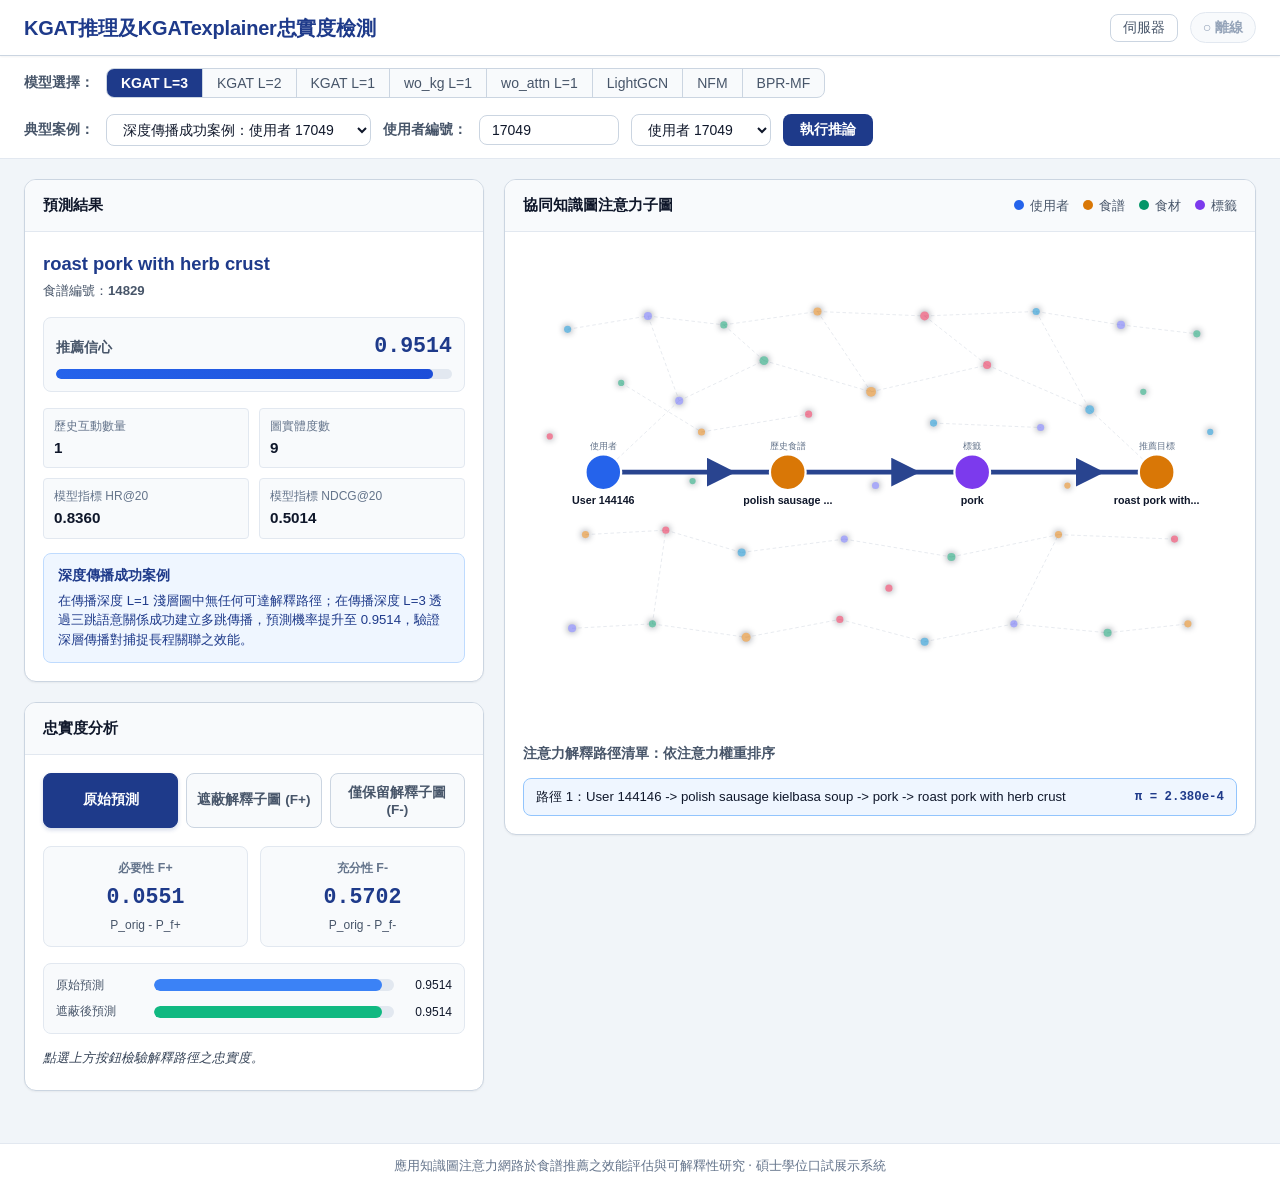
==== demo/web/index.html @ 2eb5c0b9 "refactor(demo): 獨立口試展示系統至 demo 目錄並建立 ADR 與說明文件" ====
<!DOCTYPE html>
<html lang="zh-Hant">
<head>
  <meta charset="UTF-8">
  <meta name="viewport" content="width=device-width, initial-scale=1.0">
  <title>KGAT推理及KGATexplainer忠實度檢測</title>
  <link rel="stylesheet" href="style.css">
</head>
<body>
  <!-- 頂部導航與連線狀態列 -->
  <header class="header-bar">
    <div class="header-inner">
      <div class="title-group">
        <h1>KGAT推理及KGATexplainer忠實度檢測</h1>
      </div>
      <div class="control-section">
        <div id="taskStatusPill" class="task-status-pill" style="display: none;" title="點擊檢視運算進度">
          <span class="pill-spinner" id="pillSpinner"></span>
          <span id="taskStatusPillText">● 推論中：使用者 17049</span>
        </div>
        <button id="serverConfigBtn" class="btn-group-item" style="border: 1px solid var(--border-color); border-radius: var(--radius-md); padding: 4px 12px; background: #fff;" title="伺服器連線配置">伺服器</button>
        <div id="connectionStatus" class="status-badge offline" title="點擊開啟伺服器設定">○ 離線</div>
      </div>
    </div>
  </header>

  <!-- 頂部控制列 -->
  <section class="control-bar">
    <div class="control-inner">
      <!-- 模型切換 -->
      <div class="control-section">
        <span class="control-label">模型選擇：</span>
        <div class="btn-group" id="depthButtonGroup">
          <button class="btn-group-item active" data-depth="3">KGAT L=3</button>
          <button class="btn-group-item" data-depth="2">KGAT L=2</button>
          <button class="btn-group-item" data-depth="1">KGAT L=1</button>
          <button class="btn-group-item" data-depth="wo_kg">wo_kg L=1</button>
          <button class="btn-group-item" data-depth="wo_attn">wo_attn L=1</button>
          <button class="btn-group-item" data-depth="lightgcn">LightGCN</button>
          <button class="btn-group-item" data-depth="nfm">NFM</button>
          <button class="btn-group-item" data-depth="bprmf">BPR-MF</button>
        </div>
      </div>

      <!-- 典型案例與使用者選取 -->
      <div class="control-section">
        <label for="caseSelect" class="control-label">典型案例：</label>
        <select id="caseSelect" class="select-input" style="min-width: 210px;">
          <option value="">自訂使用者編號</option>
          <option value="deep_propagation" selected>深度傳播成功案例：使用者 17049</option>
          <option value="high_necessity">高必要性案例：使用者 101612</option>
          <option value="high_sufficiency">高充分性案例：使用者 154656</option>
          <option value="shallow_noise">淺層雜訊干擾案例：使用者 173712</option>
          <option value="isolated_node">孤立節點案例：使用者 31742</option>
        </select>

        <label for="userIdInput" class="control-label">使用者編號：</label>
        <input type="number" id="userIdInput" class="text-input" value="17049" min="0" max="226569" placeholder="範圍 0 ~ 226569" style="width: 140px;">
        <select id="userSelect" class="select-input" style="width: 140px;">
          <option value="17049">使用者 17049</option>
        </select>

        <button id="runInferenceBtn" class="btn-primary">執行推論</button>
      </div>
    </div>
  </section>

  <!-- 主版面 -->
  <main class="main-container">
    <!-- 左側欄位：預測機率與忠實度分析 -->
    <div class="panel-column">
      <!-- 預測結果卡片 -->
      <section class="card">
        <div class="card-header">
          <h2 class="card-title">預測結果</h2>
        </div>
        <div class="card-body">
          <div class="recipe-title" id="recipeName">載入中...</div>
          <div class="recipe-sub">
            <span>食譜編號：<strong id="recipeId">-</strong></span>
          </div>

          <!-- 推薦信心量表 (雙層疊加水位條) -->
          <div class="prob-meter-box">
            <div class="prob-meter-header">
              <span class="prob-label">推薦信心</span>
              <span class="prob-value" id="origProbVal">0.0000</span>
            </div>
            <div class="progress-bar-bg dual-layer-meter">
              <div class="progress-bar-fill meter-base" id="origProbBaseFill" style="width: 0%;"></div>
              <div class="progress-bar-fill meter-dynamic" id="origProbFill" style="width: 0%;"></div>
            </div>
          </div>

          <!-- 統計與模型指標 -->
          <div class="meta-grid">
            <div class="meta-item">
              <div class="meta-item-label">歷史互動數量</div>
              <div class="meta-item-value" id="userInteractionsVal">0</div>
            </div>
            <div class="meta-item">
              <div class="meta-item-label">圖實體度數</div>
              <div class="meta-item-value" id="itemDegreeVal">0</div>
            </div>
            <div class="meta-item">
              <div class="meta-item-label">模型指標 HR@20</div>
              <div class="meta-item-value" id="modelHrVal">0.8360</div>
            </div>
            <div class="meta-item">
              <div class="meta-item-label">模型指標 NDCG@20</div>
              <div class="meta-item-value" id="modelNdcgVal">0.5014</div>
            </div>
          </div>

          <!-- 案例分析說明 -->
          <div class="case-insight-box" id="caseInsightBox">
            <div class="case-insight-title" id="caseInsightTitle">案例分析</div>
            <div class="case-insight-desc" id="caseInsightDesc">
              載入案例說明中...
            </div>
          </div>
        </div>
      </section>

      <!-- 忠實度分析面板 -->
      <section class="card" id="fidelitySection">
        <div class="card-header">
          <h2 class="card-title">忠實度分析</h2>
          <span id="noPathBadge" class="badge-no-path" style="display: none;">無路徑使用者</span>
        </div>
        <div class="card-body">
          <!-- 三態切換按鈕 -->
          <div class="probe-btn-group">
            <button class="probe-btn active" id="probeNormalBtn" data-mode="normal">原始預測</button>
            <button class="probe-btn" id="probeFPlusBtn" data-mode="f_plus">遮蔽解釋子圖 (F+)</button>
            <button class="probe-btn" id="probeFMinusBtn" data-mode="f_minus">僅保留解釋子圖 (F-)</button>
          </div>

          <!-- 忠實度量化指標卡片 -->
          <div class="probe-result-grid">
            <div class="probe-stat-card" id="cardFPlus">
              <div class="probe-stat-title">必要性 F+</div>
              <div class="probe-stat-number" id="fPlusVal">-</div>
              <div class="probe-stat-note" id="fPlusNote">P_orig - P_f+</div>
            </div>
            <div class="probe-stat-card" id="cardFMinus">
              <div class="probe-stat-title">充分性 F-</div>
              <div class="probe-stat-number" id="fMinusVal">-</div>
              <div class="probe-stat-note" id="fMinusNote">P_orig - P_f-</div>
            </div>
          </div>

          <!-- 動態機率水位表 -->
          <div class="waterlevel-container">
            <div class="waterlevel-bars">
              <div class="waterlevel-bar-item">
                <span class="waterlevel-bar-label">原始預測</span>
                <div class="waterlevel-bar-track">
                  <div class="waterlevel-bar-fill fill-orig" id="barOrigProb" style="width: 0%;"></div>
                </div>
                <span style="font-size: 0.75rem; width: 50px; text-align: right;" id="barOrigText">0.000</span>
              </div>
              <div class="waterlevel-bar-item">
                <span class="waterlevel-bar-label">遮蔽後預測</span>
                <div class="waterlevel-bar-track">
                  <div class="waterlevel-bar-fill fill-probe" id="barProbeProb" style="width: 0%;"></div>
                </div>
                <span style="font-size: 0.75rem; width: 50px; text-align: right;" id="barProbeText">0.000</span>
              </div>
            </div>
          </div>

          <!-- 精簡斜體提示說明 -->
          <div class="probe-rationale-box" id="probeAcademicRationale">
            <p id="promptNormal" style="margin: 0;"><em>點選上方按鈕檢驗解釋路徑之忠實度。</em></p>
            <p id="promptFPlus" style="margin: 0; display: none;"><em>機率降幅愈顯著，代表該路徑對模型推薦決策之必要性愈高。</em></p>
            <p id="promptFPlusHighInteractions" style="margin: 6px 0 0 0; display: none; color: #475569; font-size: 0.8rem;"><em></em></p>
            <p id="promptFMinus" style="margin: 0; display: none;"><em>差值 |F-| 愈趨近於零，代表該路徑單獨支撐推薦之充分性愈高。</em></p>
          </div>
        </div>
      </section>
    </div>

    <!-- 右側欄位：協同知識圖注意力子圖 -->
    <div class="panel-column">
      <section class="card graph-card" id="graphSection">
        <div class="card-header">
          <h2 class="card-title">協同知識圖注意力子圖</h2>
          <div class="graph-legend">
            <div class="legend-item"><div class="legend-dot dot-user"></div><span>使用者</span></div>
            <div class="legend-item"><div class="legend-dot dot-recipe"></div><span>食譜</span></div>
            <div class="legend-item"><div class="legend-dot dot-ingredient"></div><span>食材</span></div>
            <div class="legend-item"><div class="legend-dot dot-tag"></div><span>標籤</span></div>
          </div>
        </div>

        <div class="card-body" style="flex: 1; display: flex; flex-direction: column;">
          <!-- SVG 圖表繪製容器 -->
          <div class="svg-container" id="svgContainer">
            <svg class="kgat-svg" id="kgatSvg" viewBox="0 0 800 480">
              <defs>
                <marker id="arrow" viewBox="0 -5 10 10" refX="28" refY="0" markerWidth="6" markerHeight="6" orient="auto">
                  <path d="M0,-5L10,0L0,5" fill="#94a3b8"></path>
                </marker>
                <marker id="arrow-active" viewBox="0 -5 10 10" refX="28" refY="0" markerWidth="6" markerHeight="6" orient="auto">
                  <path d="M0,-5L10,0L0,5" fill="#1e3a8a"></path>
                </marker>
                <marker id="arrow-backup" viewBox="0 -5 10 10" refX="28" refY="0" markerWidth="6" markerHeight="6" orient="auto">
                  <path d="M0,-5L10,0L0,5" fill="#d97706"></path>
                </marker>
              </defs>
              <g id="svgBgDecoGroup" class="svg-bg-deco-group"></g>
              <g id="svgEdgesGroup"></g>
              <g id="svgNodesGroup"></g>
            </svg>
            <div class="graph-empty-message" id="graphEmptyMsg" style="display: none;">
              <h4 id="graphEmptyTitle">無可達解釋路徑</h4>
              <p id="graphEmptyDesc">使用者節點於當前傳播深度下無相連路徑。</p>
            </div>
          </div>

          <!-- 解釋路徑清單選取區 -->
          <div style="margin-top: 14px;">
            <div style="font-size: 0.85rem; font-weight: 600; color: var(--text-muted); margin-bottom: 6px;">
              注意力解釋路徑清單：依注意力權重排序
            </div>
            <div class="paths-selector" id="pathsSelector">
              <!-- 動態插入路徑項目 -->
            </div>
          </div>
        </div>
      </section>
    </div>
  </main>

  <!-- 中央聚焦遮罩與推論進度指示 -->
  <div id="inferenceModal" class="modal-overlay" style="display: none;">
    <div class="modal-card">
      <div class="modal-spinner"></div>
      <div class="modal-title" id="modalStageTitle">推論計算中</div>
      <div class="modal-desc" id="modalStageDesc">正在為使用者 17049 進行模型評估...</div>
      <div class="modal-btn-group">
        <button id="modalBackgroundBtn" class="btn-modal btn-modal-secondary">背景處理</button>
        <button id="modalAbortBtn" class="btn-modal btn-modal-danger">中斷</button>
      </div>
    </div>
  </div>

  <!-- 伺服器配置彈窗 Modal -->
  <div id="serverModal" class="modal-overlay" style="display: none;">
    <div class="modal-card" style="max-width: 440px; text-align: left;">
      <div style="display: flex; justify-content: space-between; align-items: center; margin-bottom: 16px;">
        <h3 style="font-size: 1.1rem; font-weight: 700; color: var(--primary); margin: 0;">伺服器設定</h3>
        <button id="serverModalCloseBtn" style="background: none; border: none; font-size: 1.3rem; cursor: pointer; color: var(--text-muted); line-height: 1;">&times;</button>
      </div>
      <div style="margin-bottom: 14px;">
        <label for="serverUrlInput" class="control-label" style="display: block; margin-bottom: 6px;">推論伺服器位址：</label>
        <input type="text" id="serverUrlInput" class="text-input" value="http://localhost:8501" style="width: 100%; box-sizing: border-box;">
      </div>
      <div id="serverModalFeedback" style="font-size: 0.85rem; min-height: 20px; margin-bottom: 16px; color: var(--text-muted);"></div>
      <div style="display: flex; justify-content: flex-end; gap: 10px;">
        <button id="testServerBtn" class="btn-group-item" style="border: 1px solid var(--border-color); border-radius: var(--radius-md); padding: 6px 14px; background: #fff;">測試連線</button>
        <button id="saveServerBtn" class="btn-primary" style="padding: 6px 16px;">儲存並連線</button>
      </div>
    </div>
  </div>

  <!-- 頁尾學術註釋 -->
  <footer class="footer-bar">
    應用知識圖注意力網路於食譜推薦之效能評估與可解釋性研究 ‧ 碩士學位口試展示系統
  </footer>

  <script src="demo_cases_data.js"></script>
  <script src="app.js"></script>
</body>
</html>
---- demo/web/style.css ----
/* 學術風格介面樣式表 */
:root {
  --font-family: -apple-system, BlinkMacSystemFont, "Segoe UI", "PingFang SC", "Hiragino Sans GB", "Microsoft JhengHei", "Noto Sans TC", sans-serif;
  --bg-main: #f1f5f9;
  --bg-card: #ffffff;
  --bg-card-subtle: #f8fafc;
  --border-color: #cbd5e1;
  --border-light: #e2e8f0;
  --text-main: #0f172a;
  --text-muted: #475569;
  --text-subtle: #64748b;

  --primary: #1e3a8a;
  --primary-hover: #172554;
  --primary-light: #eff6ff;
  --primary-border: #bfdbfe;

  --node-user: #2563eb;
  --node-recipe: #d97706;
  --node-ingredient: #059669;
  --node-tag: #7c3aed;

  --status-online: #16a34a;
  --status-offline: #94a3b8;

  --accent-blue: #0284c7;
  --accent-purple: #9333ea;
  --accent-green: #16a34a;
  --accent-rose: #e11d48;

  --shadow-sm: 0 1px 2px 0 rgb(0 0 0 / 0.05);
  --shadow-md: 0 4px 6px -1px rgb(0 0 0 / 0.1), 0 2px 4px -2px rgb(0 0 0 / 0.1);
  --shadow-lg: 0 10px 15px -3px rgb(0 0 0 / 0.1), 0 4px 6px -4px rgb(0 0 0 / 0.1);
  --radius-sm: 4px;
  --radius-md: 8px;
  --radius-lg: 12px;
}

* {
  box-sizing: border-box;
  margin: 0;
  padding: 0;
}

body {
  font-family: var(--font-family);
  background-color: var(--bg-main);
  color: var(--text-main);
  line-height: 1.5;
  min-height: 100vh;
  display: flex;
  flex-direction: column;
}

/* 頂部導航列 */
header.header-bar {
  background: #ffffff;
  border-bottom: 1px solid var(--border-color);
  padding: 12px 24px;
  box-shadow: var(--shadow-sm);
  position: sticky;
  top: 0;
  z-index: 100;
}

.header-inner {
  max-width: 1500px;
  margin: 0 auto;
  display: flex;
  align-items: center;
  justify-content: space-between;
  gap: 16px;
  flex-wrap: wrap;
}

.title-group h1 {
  font-size: 1.25rem;
  font-weight: 700;
  color: var(--primary);
  letter-spacing: -0.01em;
}

.title-group p {
  font-size: 0.825rem;
  color: var(--text-muted);
}

.status-badge {
  display: inline-flex;
  align-items: center;
  font-size: 0.875rem;
  font-weight: 600;
  padding: 4px 12px;
  border-radius: 9999px;
  border: 1px solid transparent;
  background: #f8fafc;
  cursor: pointer;
  user-select: none;
}

.status-badge.online {
  color: var(--status-online);
  border-color: #bbf7d0;
  background: #f0fdf4;
}

.status-badge.offline {
  color: var(--status-offline);
  border-color: #e2e8f0;
  background: #f8fafc;
}

/* 控制列 */
.control-bar {
  background: #ffffff;
  border-bottom: 1px solid var(--border-light);
  padding: 12px 24px;
}

.control-inner {
  max-width: 1500px;
  margin: 0 auto;
  display: flex;
  align-items: center;
  justify-content: space-between;
  gap: 16px;
  flex-wrap: wrap;
}

.control-section {
  display: flex;
  align-items: center;
  gap: 12px;
  flex-wrap: wrap;
}

.control-label {
  font-size: 0.85rem;
  font-weight: 600;
  color: var(--text-muted);
  white-space: nowrap;
}

/* 按鈕群組 */
.btn-group {
  display: inline-flex;
  border-radius: var(--radius-md);
  overflow: hidden;
  border: 1px solid var(--border-color);
  background: #f8fafc;
}

.btn-group-item {
  border: none;
  background: transparent;
  padding: 6px 14px;
  font-size: 0.875rem;
  font-weight: 500;
  color: var(--text-muted);
  cursor: pointer;
  transition: all 0.15s ease;
  border-right: 1px solid var(--border-color);
}

.btn-group-item:last-child {
  border-right: none;
}

.btn-group-item:hover {
  background: #e2e8f0;
  color: var(--text-main);
}

.btn-group-item.active {
  background: var(--primary);
  color: #ffffff;
  font-weight: 600;
}

/* 選單與輸入框 */
.select-input, .text-input {
  padding: 6px 12px;
  border: 1px solid var(--border-color);
  border-radius: var(--radius-md);
  font-size: 0.875rem;
  color: var(--text-main);
  background-color: #ffffff;
  outline: none;
  transition: border-color 0.15s ease;
}

.select-input:focus, .text-input:focus {
  border-color: var(--primary);
  box-shadow: 0 0 0 2px var(--primary-border);
}

.btn-primary {
  background-color: var(--primary);
  color: #ffffff;
  border: 1px solid transparent;
  padding: 6px 16px;
  border-radius: var(--radius-md);
  font-size: 0.875rem;
  font-weight: 600;
  cursor: pointer;
  transition: background-color 0.15s ease;
}

.btn-primary:hover {
  background-color: var(--primary-hover);
}

/* 主版面 */
main.main-container {
  max-width: 1500px;
  margin: 20px auto;
  padding: 0 24px 32px;
  width: 100%;
  flex: 1;
  display: grid;
  grid-template-columns: 460px 1fr;
  gap: 20px;
}

@media (max-width: 1100px) {
  main.main-container {
    grid-template-columns: 1fr;
  }
}

.panel-column {
  display: flex;
  flex-direction: column;
  gap: 20px;
}

/* 卡片容器 */
.card {
  background: var(--bg-card);
  border-radius: var(--radius-lg);
  border: 1px solid var(--border-color);
  box-shadow: var(--shadow-sm);
  overflow: hidden;
  display: flex;
  flex-direction: column;
}

.card-header {
  padding: 14px 18px;
  background: var(--bg-card-subtle);
  border-bottom: 1px solid var(--border-light);
  display: flex;
  align-items: center;
  justify-content: space-between;
}

.card-title {
  font-size: 0.95rem;
  font-weight: 700;
  color: var(--text-main);
  display: flex;
  align-items: center;
  gap: 8px;
}

.card-body {
  padding: 18px;
}

/* 推薦結果卡片 */
.recipe-title {
  font-size: 1.15rem;
  font-weight: 700;
  color: var(--primary);
  margin-bottom: 4px;
}

.recipe-sub {
  font-size: 0.825rem;
  color: var(--text-muted);
  display: flex;
  gap: 12px;
  margin-bottom: 16px;
}

.prob-meter-box {
  background: #f8fafc;
  border: 1px solid var(--border-light);
  border-radius: var(--radius-md);
  padding: 12px;
  margin-bottom: 16px;
}

.prob-meter-header {
  display: flex;
  justify-content: space-between;
  align-items: baseline;
  margin-bottom: 6px;
}

.prob-label {
  font-size: 0.85rem;
  font-weight: 600;
  color: var(--text-muted);
}

.prob-value {
  font-size: 1.35rem;
  font-weight: 700;
  color: var(--primary);
  font-family: ui-monospace, SFMono-Regular, Menlo, Monaco, Consolas, monospace;
}

.progress-bar-bg {
  width: 100%;
  height: 10px;
  background: #e2e8f0;
  border-radius: 9999px;
  overflow: hidden;
}

.progress-bar-fill {
  height: 100%;
  background: linear-gradient(90deg, #3b82f6 0%, #1d4ed8 100%);
  border-radius: 9999px;
  transition: width 0.4s ease;
}

/* 命中標籤與統計 */
.meta-grid {
  display: grid;
  grid-template-columns: 1fr 1fr;
  gap: 10px;
  margin-bottom: 14px;
}

.meta-item {
  background: #f8fafc;
  border: 1px solid var(--border-light);
  border-radius: var(--radius-sm);
  padding: 8px 10px;
}

.meta-item-label {
  font-size: 0.75rem;
  color: var(--text-subtle);
  margin-bottom: 2px;
}

.meta-item-value {
  font-size: 0.95rem;
  font-weight: 600;
  color: var(--text-main);
}

.badge-hit {
  display: inline-flex;
  align-items: center;
  padding: 2px 8px;
  font-size: 0.75rem;
  font-weight: 600;
  border-radius: 9999px;
}

.badge-hit.yes {
  background: #dcfce7;
  color: #15803d;
  border: 1px solid #bbf7d0;
}

.badge-hit.no {
  background: #f1f5f9;
  color: #64748b;
  border: 1px solid #cbd5e1;
}

/* 學術案例說明方塊 */
.case-insight-box {
  background: #eff6ff;
  border: 1px solid #bfdbfe;
  border-radius: var(--radius-md);
  padding: 12px 14px;
  margin-top: 14px;
}

.case-insight-title {
  font-size: 0.85rem;
  font-weight: 700;
  color: var(--primary);
  margin-bottom: 4px;
}

.case-insight-desc {
  font-size: 0.825rem;
  color: #1e3a8a;
  line-height: 1.5;
}

/* 忠實度分析面板 */
.probe-btn-group {
  display: grid;
  grid-template-columns: 1fr 1fr 1fr;
  gap: 8px;
  margin-bottom: 18px;
}

.probe-btn {
  padding: 10px 8px;
  border: 1px solid var(--border-color);
  background: #f8fafc;
  border-radius: var(--radius-md);
  font-size: 0.85rem;
  font-weight: 600;
  color: var(--text-muted);
  cursor: pointer;
  transition: all 0.2s ease;
  text-align: center;
}

.probe-btn:hover {
  background: #e2e8f0;
  color: var(--text-main);
}

.probe-btn.active {
  background: var(--primary);
  color: #ffffff;
  border-color: var(--primary);
  box-shadow: 0 2px 4px rgba(30, 58, 138, 0.2);
}

.probe-result-grid {
  display: grid;
  grid-template-columns: 1fr 1fr;
  gap: 12px;
  margin-bottom: 16px;
}

.probe-stat-card {
  background: #f8fafc;
  border: 1px solid var(--border-light);
  border-radius: var(--radius-md);
  padding: 12px;
  text-align: center;
}

.probe-stat-card.highlight {
  background: #f0fdf4;
  border-color: #bbf7d0;
}

.probe-stat-title {
  font-size: 0.775rem;
  font-weight: 600;
  color: var(--text-subtle);
  margin-bottom: 4px;
}

.probe-stat-number {
  font-size: 1.35rem;
  font-weight: 700;
  color: var(--primary);
  font-family: ui-monospace, SFMono-Regular, Menlo, Monaco, Consolas, monospace;
}

.probe-stat-note {
  font-size: 0.75rem;
  color: var(--text-muted);
  margin-top: 2px;
}

.waterlevel-container {
  margin-top: 14px;
  padding: 12px;
  background: #f8fafc;
  border: 1px solid var(--border-light);
  border-radius: var(--radius-md);
}

.waterlevel-row {
  display: flex;
  align-items: center;
  justify-content: space-between;
  margin-bottom: 8px;
  font-size: 0.825rem;
}

.waterlevel-bars {
  display: flex;
  flex-direction: column;
  gap: 8px;
}

.waterlevel-bar-item {
  display: flex;
  align-items: center;
  gap: 8px;
}

.waterlevel-bar-label {
  width: 90px;
  font-size: 0.775rem;
  color: var(--text-muted);
}

.waterlevel-bar-track {
  flex: 1;
  height: 12px;
  background: #e2e8f0;
  border-radius: 9999px;
  overflow: hidden;
}

.waterlevel-bar-fill {
  height: 100%;
  border-radius: 9999px;
  transition: width 0.4s ease;
}

.fill-orig {
  background: #3b82f6;
}

.fill-probe {
  background: #10b981;
}

.fill-probe.dim {
  background: #f59e0b;
}

/* 協同知識圖視覺化區塊 */
.graph-card {
  min-height: 520px;
  display: flex;
  flex-direction: column;
}

.graph-legend {
  display: flex;
  gap: 14px;
  font-size: 0.8rem;
  font-weight: 500;
  color: var(--text-muted);
  flex-wrap: wrap;
}

.legend-item {
  display: flex;
  align-items: center;
  gap: 6px;
}

.legend-dot {
  width: 10px;
  height: 10px;
  border-radius: 50%;
}

.dot-user { background: var(--node-user); }
.dot-recipe { background: var(--node-recipe); }
.dot-ingredient { background: var(--node-ingredient); }
.dot-tag { background: var(--node-tag); }

.svg-container {
  width: 100%;
  height: 480px;
  background: #ffffff;
  border-radius: var(--radius-md);
  position: relative;
  overflow: hidden;
}

svg.kgat-svg {
  width: 100%;
  height: 100%;
}

/* 節點與邊線樣式 */
.svg-edge {
  stroke: #94a3b8;
  stroke-linecap: round;
  transition: all 0.3s ease;
}

.svg-edge.masked {
  stroke-dasharray: 4, 4;
  stroke: #cbd5e1;
  opacity: 0.3;
}

.svg-edge.highlighted {
  stroke: var(--primary);
  stroke-width: 4px;
}

.svg-edge-label {
  font-size: 11px;
  fill: #64748b;
  font-family: ui-monospace, SFMono-Regular, Menlo, Monaco, Consolas, monospace;
}

.svg-node {
  cursor: pointer;
  transition: transform 0.2s ease;
}

.svg-node:hover {
  filter: drop-shadow(0 2px 4px rgba(0,0,0,0.2));
}

.svg-node circle {
  stroke: #ffffff;
  stroke-width: 2.5px;
}

.svg-node-label {
  font-size: 12px;
  font-weight: 600;
  fill: var(--text-main);
  text-anchor: middle;
}

.svg-node-type {
  font-size: 10px;
  fill: #64748b;
  text-anchor: middle;
}

/* 拓撲無路徑邊界提示 */
.graph-empty-message {
  position: absolute;
  top: 50%;
  left: 50%;
  transform: translate(-50%, -50%);
  text-align: center;
  color: var(--text-subtle);
}

.graph-empty-message h4 {
  font-size: 1.05rem;
  font-weight: 600;
  margin-bottom: 4px;
  color: var(--text-muted);
}

.graph-empty-message p {
  font-size: 0.85rem;
}

/* 路徑列表切換 */
.paths-selector {
  margin-top: 14px;
  display: flex;
  flex-direction: column;
  gap: 8px;
}

.path-selector-item {
  background: #f8fafc;
  border: 1px solid var(--border-light);
  border-radius: var(--radius-md);
  padding: 8px 12px;
  display: flex;
  align-items: center;
  justify-content: space-between;
  cursor: pointer;
  transition: all 0.15s ease;
}

.path-selector-item:hover {
  background: #f1f5f9;
  border-color: var(--border-color);
}

.path-selector-item.selected {
  background: #eff6ff;
  border-color: #93c5fd;
}

.path-desc {
  font-size: 0.825rem;
  color: var(--text-main);
}

.path-weight {
  font-size: 0.775rem;
  font-family: ui-monospace, SFMono-Regular, Menlo, Monaco, Consolas, monospace;
  color: var(--primary);
  font-weight: 600;
}

/* 頁尾學術註釋 */
footer.footer-bar {
  background: #ffffff;
  border-top: 1px solid var(--border-light);
  padding: 12px 24px;
  font-size: 0.8rem;
  color: var(--text-subtle);
  text-align: center;
}

/* 狀態膠囊與中央聚焦遮罩 */
.task-status-pill {
  display: inline-flex;
  align-items: center;
  gap: 8px;
  background: #eff6ff;
  color: var(--primary);
  border: 1px solid var(--primary-border);
  padding: 4px 12px;
  border-radius: 9999px;
  font-size: 0.85rem;
  font-weight: 600;
  cursor: pointer;
  transition: all 0.2s ease;
  user-select: none;
}

.task-status-pill:hover {
  background: #dbeafe;
  border-color: #93c5fd;
}

.task-status-pill.completed {
  background: #f0fdf4;
  color: #166534;
  border-color: #bbf7d0;
}

.task-status-pill.completed:hover {
  background: #dcfce7;
  border-color: #86efac;
}

.pill-spinner {
  width: 10px;
  height: 10px;
  border: 2px solid var(--primary-border);
  border-top-color: var(--primary);
  border-radius: 50%;
  animation: spin 0.8s linear infinite;
  display: inline-block;
}

/* 中央聚焦遮罩 */
.modal-overlay {
  position: fixed;
  inset: 0;
  background: rgba(15, 23, 42, 0.45);
  backdrop-filter: blur(4px);
  z-index: 1000;
  display: flex;
  align-items: center;
  justify-content: center;
}

.modal-card {
  background: #ffffff;
  border-radius: var(--radius-lg);
  box-shadow: var(--shadow-lg);
  padding: 28px 32px;
  width: 360px;
  text-align: center;
  border: 1px solid var(--border-color);
  animation: modalFadeIn 0.2s ease-out;
}

@keyframes modalFadeIn {
  from { opacity: 0; transform: scale(0.95); }
  to { opacity: 1; transform: scale(1); }
}

.modal-spinner {
  width: 42px;
  height: 42px;
  border: 4px solid #e2e8f0;
  border-top-color: var(--primary);
  border-radius: 50%;
  margin: 0 auto 16px;
  animation: spin 0.9s linear infinite;
}

@keyframes spin {
  to { transform: rotate(360deg); }
}

.modal-title {
  font-size: 1.15rem;
  font-weight: 700;
  color: var(--primary);
  margin-bottom: 6px;
}

.modal-desc {
  font-size: 0.85rem;
  color: var(--text-muted);
  line-height: 1.5;
  margin-bottom: 20px;
}

.modal-btn-group {
  display: flex;
  gap: 12px;
  justify-content: center;
}

.btn-modal {
  padding: 7px 18px;
  border-radius: var(--radius-md);
  font-size: 0.875rem;
  font-weight: 600;
  cursor: pointer;
  transition: all 0.15s ease;
  border: 1px solid transparent;
}

.btn-modal-secondary {
  background: #f8fafc;
  color: var(--primary);
  border-color: var(--border-color);
}

.btn-modal-secondary:hover {
  background: #f1f5f9;
  border-color: #94a3b8;
}

.btn-modal-danger {
  background: #fef2f2;
  color: #b91c1c;
  border-color: #fecaca;
}

.btn-modal-danger:hover {
  background: #fee2e2;
  border-color: #fca5a5;
}

/* 忠實度分析反灰與停用樣式 */
.card.disabled {
  opacity: 0.55;
  filter: grayscale(0.5);
  pointer-events: none;
  user-select: none;
}

.badge-no-path {
  font-size: 0.75rem;
  color: #b45309;
  background: #fef3c7;
  border: 1px solid #fde68a;
  padding: 3px 9px;
  border-radius: 9999px;
  font-weight: 600;
}

/* 斜體提示與防呆輸入 */
.probe-rationale-box {
  margin-top: 14px;
  font-size: 0.8rem;
  color: var(--text-muted);
  line-height: 1.6;
}

.probe-rationale-box em {
  display: block;
  font-style: italic;
  color: #334155;
  margin-bottom: 4px;
}

input.input-error {
  border-color: #ef4444 !important;
  box-shadow: 0 0 0 2px #fecaca !important;
}

/* 雙層疊加水位條樣式 */
.progress-bar-bg.dual-layer-meter {
  position: relative;
  height: 10px;
  background-color: var(--border-light);
  border-radius: 9999px;
  overflow: hidden;
}

.progress-bar-fill.meter-base {
  position: absolute;
  top: 0;
  left: 0;
  height: 100%;
  background: rgba(37, 99, 235, 0.28);
  border-radius: 9999px;
  z-index: 1;
  transition: width 0.35s ease;
}

.progress-bar-fill.meter-dynamic {
  position: absolute;
  top: 0;
  left: 0;
  height: 100%;
  background: linear-gradient(90deg, #2563eb, #1d4ed8);
  border-radius: 9999px;
  z-index: 2;
  transition: width 0.35s ease, background 0.35s ease;
}

.progress-bar-fill.meter-dynamic.dim {
  background: linear-gradient(90deg, #d97706, #b45309);
}

/* 科技感 GNN 圖拓撲背景 (TigerGraph 風格) */
.svg-bg-deco-group {
  transition: opacity 0.4s ease;
}

.svg-bg-deco-group.faded {
  opacity: 0.05 !important;
  pointer-events: none;
}

.svg-bg-deco-node {
  opacity: 0.55;
  transition: opacity 0.4s ease, filter 0.4s ease;
  filter: drop-shadow(0 0 4px currentColor);
}

.svg-bg-deco-line {
  stroke: #94a3b8;
  stroke-width: 1.1px;
  opacity: 0.22;
  stroke-dasharray: 4, 3;
  transition: opacity 0.4s ease;
}

/* 替換光流虛線脈衝路徑 (遮蔽 F+ 時自動點亮) */
.svg-bg-pulse-path {
  fill: none;
  stroke: #06b6d4;
  stroke-width: 2.8px;
  stroke-linecap: round;
  stroke-linejoin: round;
  stroke-dasharray: 8, 5;
  opacity: 0;
  transition: opacity 0.4s ease;
  filter: drop-shadow(0 0 6px rgba(6, 182, 212, 0.8));
  pointer-events: none;
}

.svg-bg-pulse-path.active {
  opacity: 0.95;
  animation: dash 1.2s linear infinite;
}

@keyframes dash {
  to {
    stroke-dashoffset: -26;
  }
}

/* 多路徑匯聚拓撲連線狀態 */
.svg-edge {
  stroke: #94a3b8;
  transition: stroke 0.3s ease, stroke-width 0.3s ease, opacity 0.3s ease;
}

.svg-edge.path-primary {
  stroke: #1e3a8a;
  opacity: 0.95;
}

.svg-edge.path-secondary {
  stroke: #64748b;
  opacity: 0.6;
  stroke-dasharray: 5, 3;
}

.svg-edge.masked {
  stroke: #94a3b8 !important;
  opacity: 0.15 !important;
  stroke-dasharray: 4, 4 !important;
}

.svg-edge.path-primary.masked {
  stroke: #94a3b8 !important;
  opacity: 0.15 !important;
  stroke-dasharray: 4, 4 !important;
}

.svg-edge.path-secondary.backup-active {
  stroke: #d97706 !important;
  opacity: 1 !important;
  stroke-width: 3.5px !important;
  stroke-dasharray: none !important;
}

.svg-edge.path-secondary.faded {
  opacity: 0.08 !important;
}

.svg-node {
  transition: opacity 0.3s ease, transform 0.3s ease;
}

.svg-node.node-masked {
  opacity: 0.22;
  filter: grayscale(0.5);
}

.svg-node.node-masked circle {
  stroke: #cbd5e1;
}

.svg-node.node-backup-active circle {
  stroke: #d97706;
  stroke-width: 3px;
  filter: drop-shadow(0 0 4px rgba(217, 119, 6, 0.4));
}
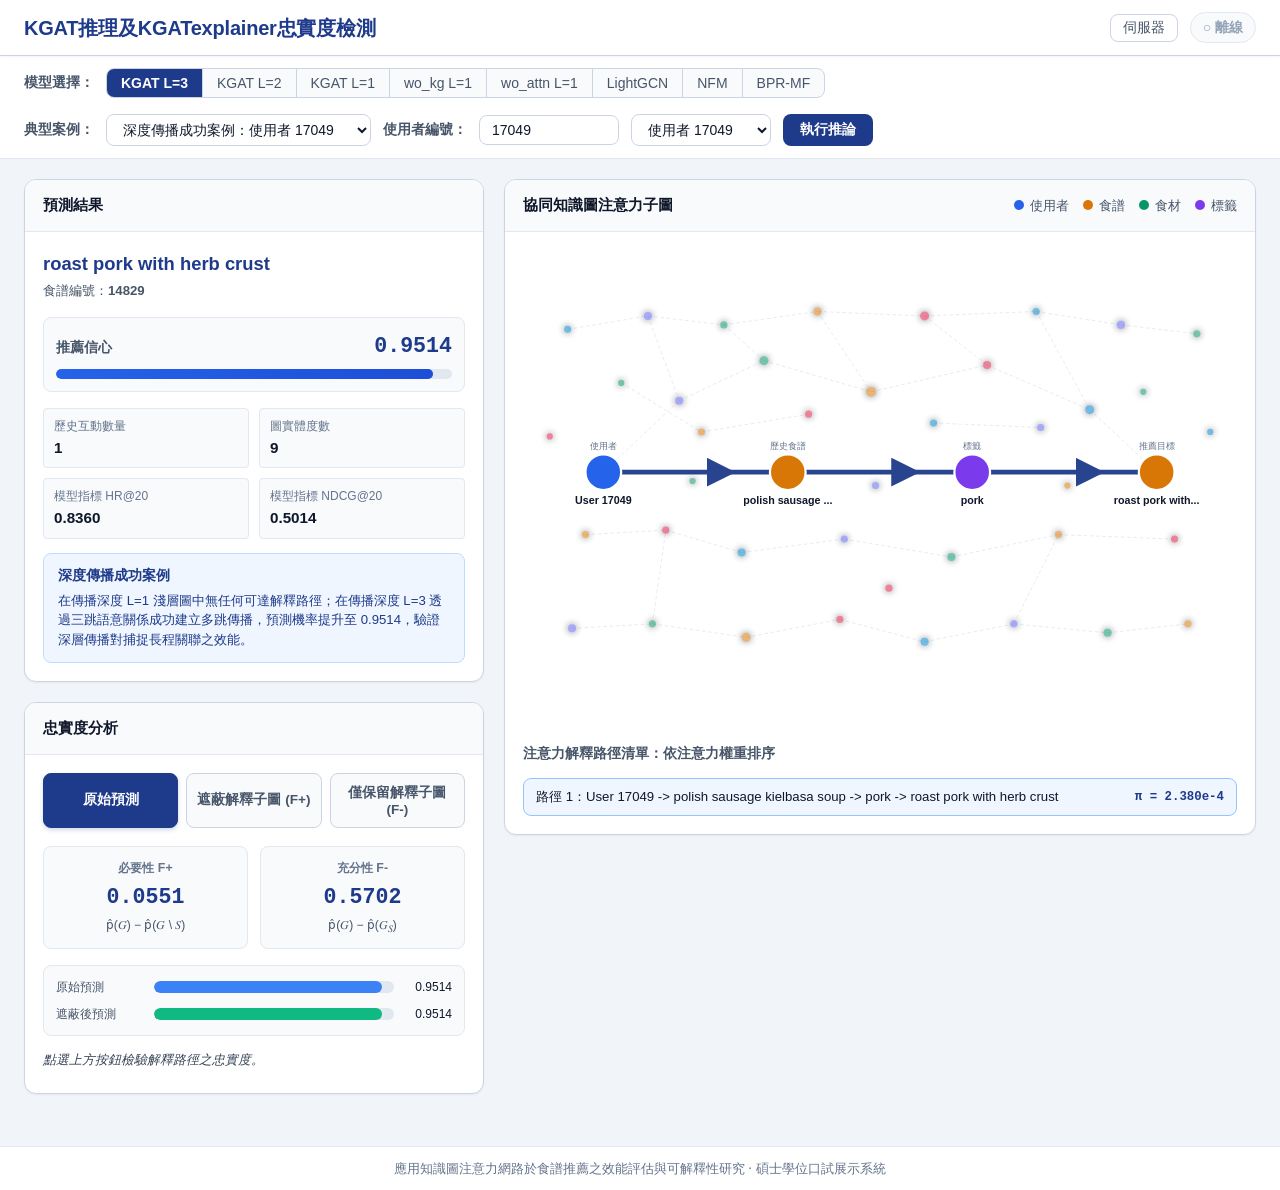
==== commit 89157b4d: "feat(paper,beamer,demo): 整合 CSR 尋路研究、投影片與 Demo 系統並完成附錄加頁" ====
--- a/demo/web/index.html
+++ b/demo/web/index.html
@@ -141,12 +141,12 @@
             <div class="probe-stat-card" id="cardFPlus">
               <div class="probe-stat-title">必要性 F+</div>
               <div class="probe-stat-number" id="fPlusVal">-</div>
-              <div class="probe-stat-note" id="fPlusNote">P_orig - P_f+</div>
+              <div class="probe-stat-note" id="fPlusNote">p̂(&#x1D43A;) &minus; p̂(&#x1D43A; \ &#x1D446;)</div>
             </div>
             <div class="probe-stat-card" id="cardFMinus">
               <div class="probe-stat-title">充分性 F-</div>
               <div class="probe-stat-number" id="fMinusVal">-</div>
-              <div class="probe-stat-note" id="fMinusNote">P_orig - P_f-</div>
+              <div class="probe-stat-note" id="fMinusNote">p̂(&#x1D43A;) &minus; p̂(&#x1D43A;<sub>&#x1D446;</sub>)</div>
             </div>
           </div>
 
